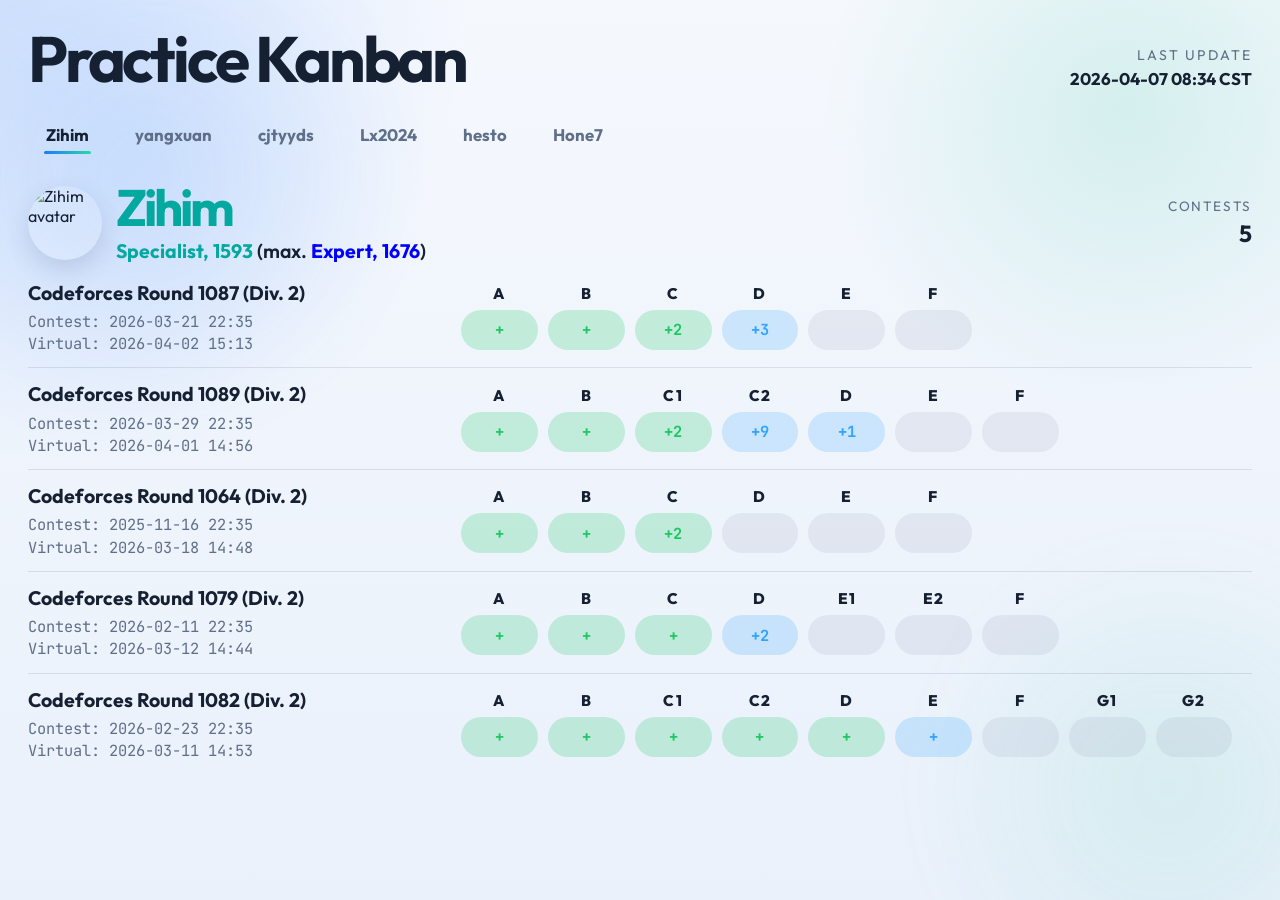
==== docs/index.html @ 603c18aa "initial commit" ====
<!doctype html>
<html lang="en">
  <head>
    <meta charset="utf-8" />
    <meta name="viewport" content="width=device-width, initial-scale=1" />
    <title>Practice Kanban</title>
    <link rel="preconnect" href="https://fonts.googleapis.com" />
    <link rel="preconnect" href="https://fonts.gstatic.com" crossorigin />
    <link
      href="https://fonts.googleapis.com/css2?family=Outfit:wght@400;500;600;700;800&family=JetBrains+Mono:wght@500;700&display=swap"
      rel="stylesheet"
    />
    <link rel="stylesheet" href="./assets/styles.css" />
  </head>
  <body>
    <div class="app-shell">
      <div class="backdrop backdrop-a"></div>
      <div class="backdrop backdrop-b"></div>

      <main class="app">
        <header class="hero">
          <div>
            <h1 id="app-title">Practice Kanban</h1>
          </div>
          <div class="meta-compact">
            <span class="meta-label">Last update</span>
            <strong id="meta-updated">--</strong>
          </div>
        </header>

        <section class="tabs-panel">
          <div id="tab-list" class="tabs" role="tablist" aria-label="Users"></div>
        </section>

        <section id="state-banner" class="state-banner hidden"></section>

        <section id="user-view" class="user-view hidden">
          <div class="profile-card reveal">
            <div class="profile-heading">
              <div class="profile-avatar-wrap">
                <img id="profile-avatar" class="profile-avatar" alt="" />
              </div>
              <div class="profile-text">
                <h2 id="profile-name">Handle</h2>
                <span id="profile-rating" class="rating-line"></span>
              </div>
            </div>
            <div id="profile-summary" class="profile-summary"></div>
          </div>

          <div class="contest-board reveal">
            <div id="contest-list" class="contest-list"></div>
          </div>
        </section>
      </main>
    </div>

    <template id="contest-template">
      <article class="contest-row">
        <div class="contest-main">
          <div class="contest-title-block">
            <a class="contest-link" target="_blank" rel="noreferrer noopener"></a>
            <div class="contest-meta"></div>
          </div>
          <div class="problem-strip"></div>
        </div>
      </article>
    </template>

    <template id="problem-template">
      <div class="problem-cell">
        <a class="problem-index" target="_blank" rel="noreferrer noopener"></a>
        <a class="problem-pill-link" target="_blank" rel="noreferrer noopener">
          <span class="problem-pill"></span>
        </a>
      </div>
    </template>

    <script type="module" src="./assets/app.js"></script>
  </body>
</html>
---- docs/assets/styles.css ----
:root {
  color-scheme: light dark;
  --bg: #f5f8fd;
  --bg-2: #eaf1fb;
  --text: #162033;
  --muted: #5f6f89;
  --line: rgba(32, 56, 99, 0.12);
  --line-strong: rgba(32, 56, 99, 0.2);
  --tab-hover: rgba(37, 99, 235, 0.12);
  --tab-active: rgba(37, 99, 235, 0.18);
  --green: #1fc764;
  --green-bg: rgba(31, 199, 100, 0.22);
  --blue: #33a3ff;
  --blue-bg: rgba(51, 163, 255, 0.2);
  --red: #ff5757;
  --red-bg: rgba(255, 87, 87, 0.18);
  --pending: #8b98b2;
  --pending-bg: rgba(139, 152, 178, 0.14);
  --shadow: 0 24px 64px rgba(44, 73, 119, 0.12);
}

@media (prefers-color-scheme: dark) {
  :root {
    --bg: #0d1422;
    --bg-2: #121c30;
    --text: #edf3ff;
    --muted: #9fb0cf;
    --line: rgba(163, 184, 221, 0.11);
    --line-strong: rgba(163, 184, 221, 0.22);
    --tab-hover: rgba(96, 165, 250, 0.14);
    --tab-active: rgba(96, 165, 250, 0.22);
    --green: #57e389;
    --green-bg: rgba(87, 227, 137, 0.18);
    --blue: #67b7ff;
    --blue-bg: rgba(103, 183, 255, 0.18);
    --red: #ff8080;
    --red-bg: rgba(255, 128, 128, 0.18);
    --pending: #93a3c0;
    --pending-bg: rgba(147, 163, 192, 0.14);
    --shadow: 0 28px 90px rgba(0, 0, 0, 0.26);
  }
}

* {
  box-sizing: border-box;
}

html,
body {
  margin: 0;
  min-height: 100%;
  scrollbar-width: none;
}

html::-webkit-scrollbar,
body::-webkit-scrollbar {
  width: 0;
  height: 0;
}

body {
  font-family: "Outfit", sans-serif;
  color: var(--text);
  background:
    radial-gradient(circle at top left, rgba(54, 132, 255, 0.18), transparent 30%),
    radial-gradient(circle at 88% 12%, rgba(47, 197, 158, 0.16), transparent 22%),
    linear-gradient(180deg, var(--bg), var(--bg-2));
}

a {
  color: inherit;
  text-decoration: none;
}

a:hover {
  text-decoration: none;
}

.app-shell {
  position: relative;
  overflow: hidden;
}

.backdrop {
  position: fixed;
  z-index: 0;
  width: 38rem;
  height: 38rem;
  filter: blur(34px);
  opacity: 0.42;
  pointer-events: none;
}

.backdrop-a {
  top: -8rem;
  left: -10rem;
  background: radial-gradient(circle, rgba(51, 132, 255, 0.36), transparent 62%);
  animation: floatA 16s ease-in-out infinite;
}

.backdrop-b {
  right: -12rem;
  bottom: -12rem;
  background: radial-gradient(circle, rgba(47, 197, 158, 0.28), transparent 60%);
  animation: floatB 20s ease-in-out infinite;
}

.app {
  position: relative;
  z-index: 1;
  max-width: 1600px;
  margin: 0 auto;
  padding: 30px 28px 38px;
  display: grid;
  gap: 22px;
}

.hero {
  display: flex;
  align-items: end;
  justify-content: space-between;
  gap: 20px;
}

h1,
h2,
p {
  margin: 0;
}

h1 {
  font-size: clamp(3rem, 5vw, 4.8rem);
  line-height: 0.92;
  letter-spacing: -0.05em;
}

.meta-compact {
  min-width: 190px;
  max-width: 230px;
  display: grid;
  gap: 5px;
  justify-items: end;
  text-align: right;
}

.meta-label,
.state-banner,
.contest-meta,
.rating-line {
  color: var(--muted);
}

.meta-label {
  font-size: 0.88rem;
  text-transform: uppercase;
  letter-spacing: 0.14em;
}

.meta-compact strong {
  font-size: 1.06rem;
  line-height: 1.2;
}

.tabs-panel {
  padding: 0;
}

.tabs {
  display: flex;
  gap: 10px;
  overflow-x: auto;
  scrollbar-width: none;
  padding-bottom: 2px;
}

.tabs::-webkit-scrollbar {
  display: none;
}

.tab-button {
  position: relative;
  border: 0;
  border-radius: 18px;
  padding: 13px 18px 14px;
  background: transparent;
  color: var(--muted);
  font: inherit;
  font-size: 1.05rem;
  font-weight: 700;
  cursor: pointer;
  white-space: nowrap;
  transition: transform 180ms ease, color 180ms ease, background-color 180ms ease;
}

.tab-button:hover {
  color: var(--text);
  background: var(--tab-hover);
  transform: translateY(-1px);
}

.tab-button[aria-selected="true"] {
  color: var(--text);
  background: transparent;
}

.tab-button[aria-selected="true"]::after {
  content: "";
  position: absolute;
  left: 16px;
  right: 16px;
  bottom: 5px;
  height: 3px;
  border-radius: 999px;
  background: linear-gradient(90deg, #1f79ff, #28d9a8);
}

.state-banner {
  padding: 12px 0;
  font-size: 1.02rem;
}

.user-view {
  display: grid;
  gap: 18px;
}

.profile-card {
  display: flex;
  align-items: center;
  justify-content: space-between;
  gap: 20px;
}

.profile-heading {
  display: flex;
  flex-wrap: wrap;
  align-items: center;
  gap: 14px;
}

.profile-avatar-wrap {
  width: clamp(56px, 7vw, 74px);
  height: clamp(56px, 7vw, 74px);
  border-radius: 50%;
  overflow: hidden;
  flex: 0 0 auto;
  box-shadow: 0 10px 24px rgba(43, 70, 117, 0.16);
  background: rgba(255, 255, 255, 0.14);
}

.profile-avatar {
  display: block;
  width: 100%;
  height: 100%;
  object-fit: cover;
}

.profile-text {
  display: grid;
  gap: 6px;
}

.profile-heading h2 {
  font-size: clamp(2.8rem, 4vw, 4rem);
  line-height: 0.95;
  letter-spacing: -0.06em;
}

.rating-line {
  font-size: 1.22rem;
  font-weight: 600;
}

.rating-line .rating-current,
.rating-line .rating-max {
  font-weight: 700;
}

.rating-line .rating-sep,
.rating-line .rating-neutral {
  color: var(--text);
}

.profile-summary {
  flex: 0 0 auto;
}

.summary-tile {
  padding: 0;
  text-align: right;
}

.summary-tile span {
  display: block;
  margin-bottom: 4px;
  font-size: 0.85rem;
  color: var(--muted);
  text-transform: uppercase;
  letter-spacing: 0.12em;
}

.summary-tile strong {
  font-size: 1.45rem;
}

.contest-board {
  display: block;
  min-width: 0;
}

.contest-list {
  display: grid;
  gap: 14px;
  min-width: 0;
}

.contest-row {
  border-top: 1px solid var(--line);
  padding-top: 14px;
  animation: revealUp 420ms ease both;
}

.contest-row:first-child {
  border-top: 0;
  padding-top: 0;
}

.contest-main {
  display: grid;
  grid-template-columns: minmax(260px, 1.05fr) minmax(0, 2fr);
  gap: 18px;
  align-items: center;
}

.contest-title-block {
  min-width: 0;
}

.contest-link {
  display: inline-block;
  font-size: 1.22rem;
  font-weight: 700;
  line-height: 1.2;
  max-width: 100%;
}

.contest-link:hover,
.problem-index:hover,
.problem-pill-link:hover {
  text-decoration: none;
}

.contest-meta {
  display: grid;
  gap: 3px;
  margin-top: 8px;
  font-size: 0.96rem;
  line-height: 1.25;
  font-family: "JetBrains Mono", Consolas, monospace;
}

.contest-meta a {
  color: var(--muted);
}

.problem-strip {
  display: flex;
  justify-content: flex-start;
  align-items: flex-start;
  gap: 10px;
  flex-wrap: wrap;
  min-width: 0;
}

.problem-cell {
  width: clamp(62px, 6vw, 84px);
  display: grid;
  justify-items: stretch;
  align-content: start;
  gap: 7px;
}

.problem-index {
  display: block;
  width: 100%;
  text-align: center;
  font-size: 0.96rem;
  font-weight: 800;
  letter-spacing: 0.08em;
}

.problem-pill-link {
  display: block;
  width: 100%;
}

.problem-pill {
  display: flex;
  align-items: center;
  justify-content: center;
  width: 100%;
  min-height: 40px;
  padding: 10px 8px;
  border-radius: 999px;
  font-family: "JetBrains Mono", monospace;
  font-size: 0.96rem;
  font-weight: 700;
  line-height: 1;
  transition: transform 180ms ease, filter 180ms ease;
}

.problem-cell:hover .problem-pill {
  transform: translateY(-1px);
  filter: brightness(1.05);
}

.problem-pill.virtual {
  color: var(--green);
  background: var(--green-bg);
}

.problem-pill.upsolved {
  color: var(--blue);
  background: var(--blue-bg);
}

.problem-pill.attempt {
  color: var(--red);
  background: var(--red-bg);
}

.problem-pill.pending {
  color: var(--pending);
  background: var(--pending-bg);
}

.empty-state {
  padding: 24px 0;
  color: var(--muted);
  font-size: 1.06rem;
}

.hidden {
  display: none !important;
}

.reveal {
  animation: revealUp 480ms ease both;
}

@keyframes revealUp {
  from {
    opacity: 0;
    transform: translateY(14px);
  }
  to {
    opacity: 1;
    transform: translateY(0);
  }
}

@keyframes floatA {
  0%,
  100% {
    transform: translate3d(0, 0, 0) scale(1);
  }
  50% {
    transform: translate3d(70px, 40px, 0) scale(1.1);
  }
}

@keyframes floatB {
  0%,
  100% {
    transform: translate3d(0, 0, 0) scale(1);
  }
  50% {
    transform: translate3d(-60px, -40px, 0) scale(1.08);
  }
}

@media (max-width: 1120px) {
  .app {
    padding-inline: 22px;
  }

  .contest-main {
    grid-template-columns: 1fr;
    gap: 14px;
  }

  .contest-title-block {
    max-width: 100%;
  }

  .problem-strip {
    justify-content: flex-start;
  }
}

@media (max-width: 820px) {
  .app {
    padding: 22px 16px 30px;
  }

  .hero,
  .profile-card {
    flex-direction: column;
    align-items: flex-start;
  }

  .hero {
    gap: 12px;
  }

  .meta-compact,
  .summary-tile {
    text-align: left;
    justify-items: start;
  }

  .profile-summary {
    width: 100%;
  }

  .contest-link {
    font-size: 1.14rem;
  }

  .contest-meta {
    font-size: 0.92rem;
  }
}

@media (max-width: 560px) {
  .app {
    gap: 18px;
    padding: 18px 14px 26px;
  }

  h1 {
    font-size: clamp(2.5rem, 12vw, 3.4rem);
  }

  .profile-heading h2 {
    font-size: clamp(2.25rem, 10vw, 3rem);
  }

  .rating-line {
    font-size: 1.08rem;
  }

  .tab-button {
    font-size: 1rem;
    padding-inline: 14px;
  }

  .contest-row {
    padding-top: 12px;
  }

  .contest-main {
    gap: 12px;
  }

  .contest-link {
    font-size: 1.06rem;
    line-height: 1.25;
  }

  .contest-meta {
    gap: 2px;
    margin-top: 7px;
    font-size: 0.88rem;
  }

  .problem-strip {
    gap: 8px;
  }

  .problem-cell {
    width: clamp(54px, 13vw, 74px);
  }

  .problem-pill {
    min-height: 36px;
    font-size: 0.9rem;
  }
}

@media (max-width: 400px) {
  .profile-heading {
    gap: 8px;
  }

  .profile-avatar-wrap {
    width: 54px;
    height: 54px;
  }

  .rating-line {
    font-size: 1rem;
    line-height: 1.35;
  }

  .problem-cell {
    width: clamp(50px, 14vw, 68px);
  }

  .problem-index {
    font-size: 0.86rem;
  }
}
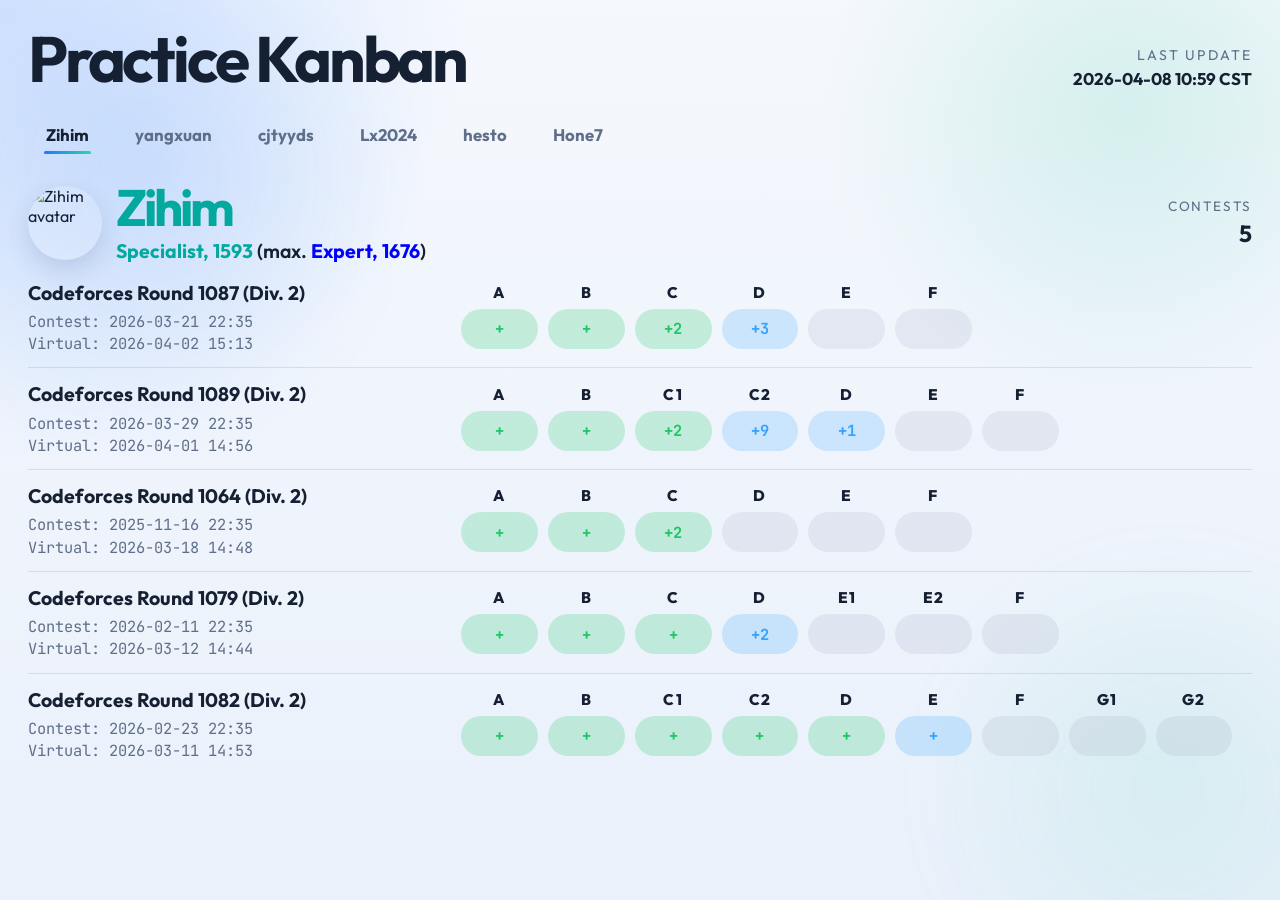
==== commit f10c126f: "feat(frontend): optimize mobile view and user profile hyperlink" ====
--- a/docs/index.html
+++ b/docs/index.html
@@ -2,7 +2,7 @@
 <html lang="en">
   <head>
     <meta charset="utf-8" />
-    <meta name="viewport" content="width=device-width, initial-scale=1" />
+    <meta name="viewport" content="width=1280, initial-scale=1, user-scalable=yes" />
     <title>Practice Kanban</title>
     <link rel="preconnect" href="https://fonts.googleapis.com" />
     <link rel="preconnect" href="https://fonts.gstatic.com" crossorigin />
@@ -36,7 +36,7 @@
 
         <section id="user-view" class="user-view hidden">
           <div class="profile-card reveal">
-            <div class="profile-heading">
+            <a id="profile-link" class="profile-heading profile-link" target="_blank" rel="noreferrer noopener">
               <div class="profile-avatar-wrap">
                 <img id="profile-avatar" class="profile-avatar" alt="" />
               </div>
@@ -44,7 +44,7 @@
                 <h2 id="profile-name">Handle</h2>
                 <span id="profile-rating" class="rating-line"></span>
               </div>
-            </div>
+            </a>
             <div id="profile-summary" class="profile-summary"></div>
           </div>
 
--- a/docs/assets/styles.css
+++ b/docs/assets/styles.css
@@ -78,7 +78,8 @@
 
 .app-shell {
   position: relative;
-  overflow: hidden;
+  overflow-x: auto;
+  overflow-y: hidden;
 }
 
 .backdrop {
@@ -109,6 +110,7 @@
   position: relative;
   z-index: 1;
   max-width: 1600px;
+  min-width: 1180px;
   margin: 0 auto;
   padding: 30px 28px 38px;
   display: grid;
@@ -238,6 +240,23 @@
   gap: 14px;
 }
 
+.profile-link {
+  flex: 0 0 auto;
+  cursor: pointer;
+  transition: opacity 180ms ease, transform 180ms ease;
+}
+
+.profile-link:hover {
+  opacity: 0.92;
+  transform: translateY(-1px);
+}
+
+.profile-link:focus-visible {
+  outline: 2px solid #1f79ff;
+  outline-offset: 6px;
+  border-radius: 20px;
+}
+
 .profile-avatar-wrap {
   width: clamp(56px, 7vw, 74px);
   height: clamp(56px, 7vw, 74px);
@@ -368,8 +387,18 @@
   justify-content: flex-start;
   align-items: flex-start;
   gap: 10px;
-  flex-wrap: wrap;
+  flex-wrap: nowrap;
   min-width: 0;
+  overflow-x: auto;
+  overflow-y: hidden;
+  scrollbar-width: none;
+  -webkit-overflow-scrolling: touch;
+  overscroll-behavior-x: contain;
+  padding-bottom: 2px;
+}
+
+.problem-strip::-webkit-scrollbar {
+  display: none;
 }
 
 .problem-cell {
@@ -378,6 +407,7 @@
   justify-items: stretch;
   align-content: start;
   gap: 7px;
+  flex: 0 0 auto;
 }
 
 .problem-index {
@@ -478,136 +508,3 @@
     transform: translate3d(-60px, -40px, 0) scale(1.08);
   }
 }
-
-@media (max-width: 1120px) {
-  .app {
-    padding-inline: 22px;
-  }
-
-  .contest-main {
-    grid-template-columns: 1fr;
-    gap: 14px;
-  }
-
-  .contest-title-block {
-    max-width: 100%;
-  }
-
-  .problem-strip {
-    justify-content: flex-start;
-  }
-}
-
-@media (max-width: 820px) {
-  .app {
-    padding: 22px 16px 30px;
-  }
-
-  .hero,
-  .profile-card {
-    flex-direction: column;
-    align-items: flex-start;
-  }
-
-  .hero {
-    gap: 12px;
-  }
-
-  .meta-compact,
-  .summary-tile {
-    text-align: left;
-    justify-items: start;
-  }
-
-  .profile-summary {
-    width: 100%;
-  }
-
-  .contest-link {
-    font-size: 1.14rem;
-  }
-
-  .contest-meta {
-    font-size: 0.92rem;
-  }
-}
-
-@media (max-width: 560px) {
-  .app {
-    gap: 18px;
-    padding: 18px 14px 26px;
-  }
-
-  h1 {
-    font-size: clamp(2.5rem, 12vw, 3.4rem);
-  }
-
-  .profile-heading h2 {
-    font-size: clamp(2.25rem, 10vw, 3rem);
-  }
-
-  .rating-line {
-    font-size: 1.08rem;
-  }
-
-  .tab-button {
-    font-size: 1rem;
-    padding-inline: 14px;
-  }
-
-  .contest-row {
-    padding-top: 12px;
-  }
-
-  .contest-main {
-    gap: 12px;
-  }
-
-  .contest-link {
-    font-size: 1.06rem;
-    line-height: 1.25;
-  }
-
-  .contest-meta {
-    gap: 2px;
-    margin-top: 7px;
-    font-size: 0.88rem;
-  }
-
-  .problem-strip {
-    gap: 8px;
-  }
-
-  .problem-cell {
-    width: clamp(54px, 13vw, 74px);
-  }
-
-  .problem-pill {
-    min-height: 36px;
-    font-size: 0.9rem;
-  }
-}
-
-@media (max-width: 400px) {
-  .profile-heading {
-    gap: 8px;
-  }
-
-  .profile-avatar-wrap {
-    width: 54px;
-    height: 54px;
-  }
-
-  .rating-line {
-    font-size: 1rem;
-    line-height: 1.35;
-  }
-
-  .problem-cell {
-    width: clamp(50px, 14vw, 68px);
-  }
-
-  .problem-index {
-    font-size: 0.86rem;
-  }
-}
